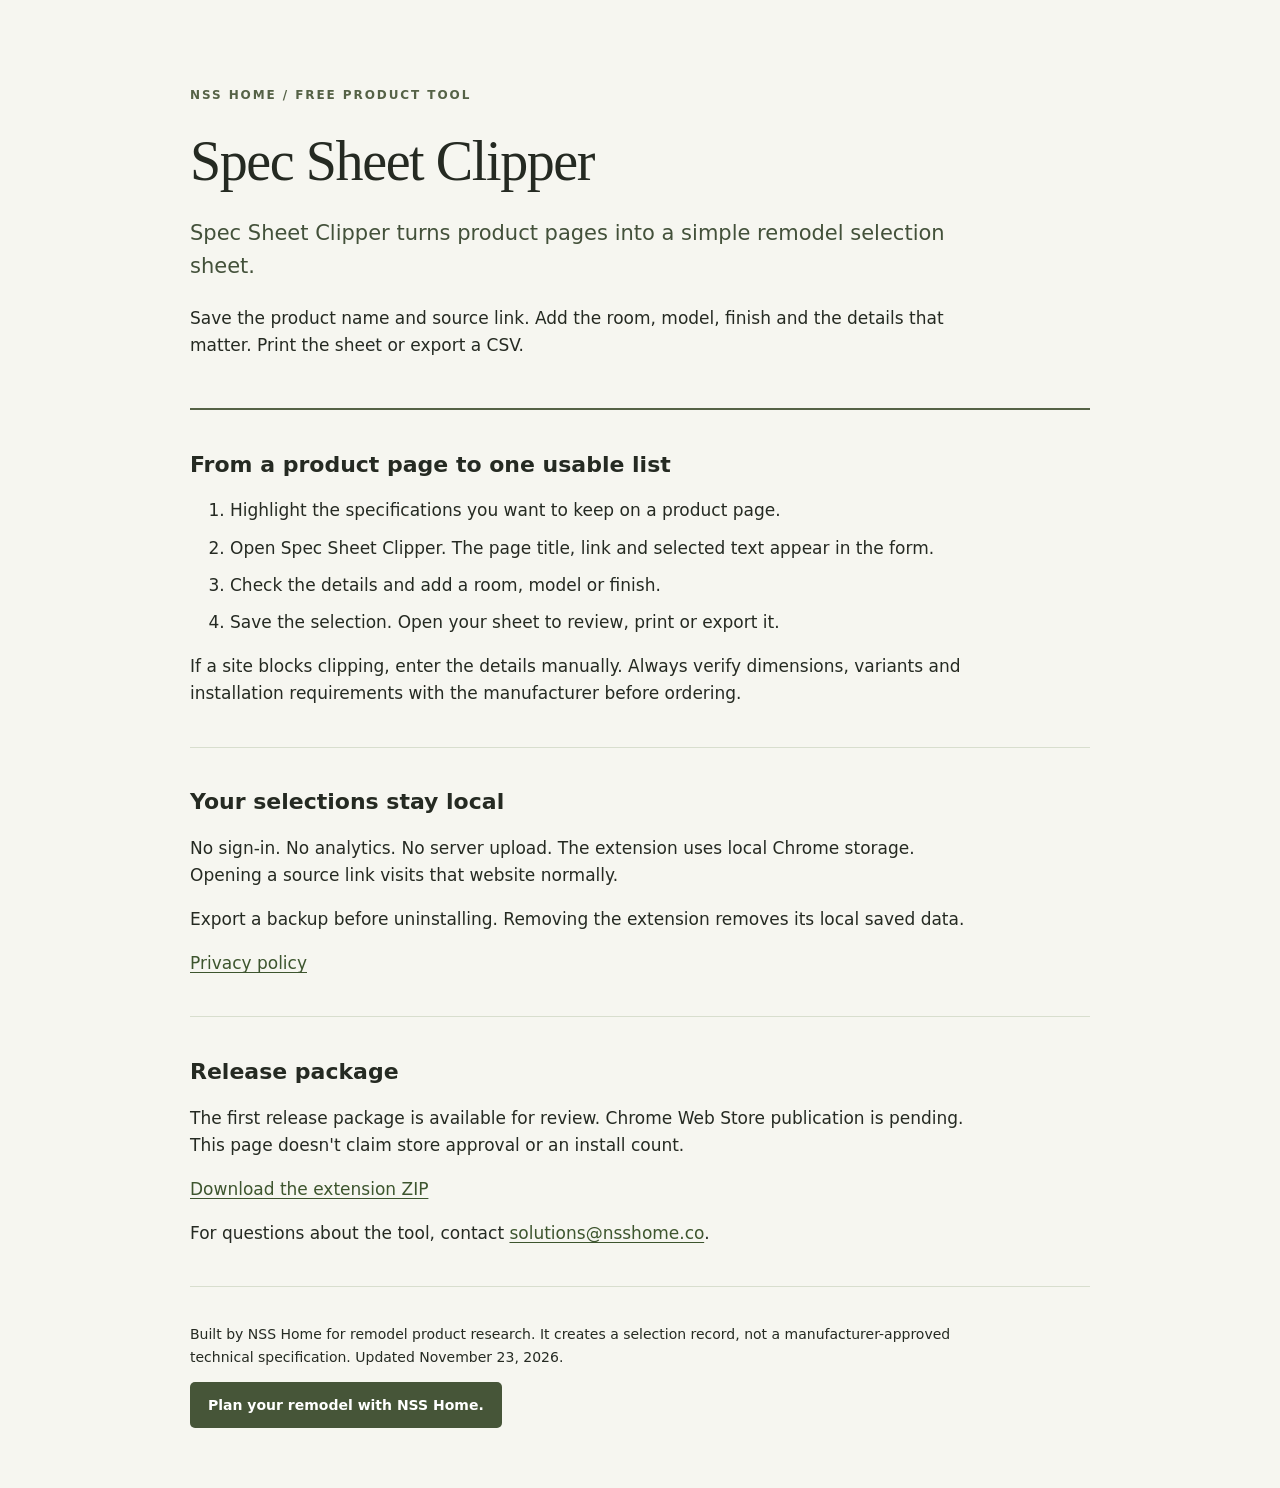
==== spec-sheet-clipper/index.html @ 5cb838ed "Publish NSS remodel checklist and Spec Sheet Clipper resources" ====
<!doctype html><html lang="en"><head><meta charset="utf-8"><meta name="viewport" content="width=device-width,initial-scale=1"><title>Spec Sheet Clipper by NSS Home | Remodel Product Selections</title><meta name="description" content="Spec Sheet Clipper saves product links, selected text, room names, models and finish notes locally. Print your remodel spec sheet or export CSV. By NSS Home."><meta name="robots" content="index,follow"><link rel="canonical" href="https://noblesolidsurface-lang.github.io/nss-remodel-planning/spec-sheet-clipper/"><link rel="stylesheet" href="../style.css"></head><body><main><header><span class="brand">NSS HOME / FREE PRODUCT TOOL</span><h1>Spec Sheet Clipper</h1><p class="lead">Spec Sheet Clipper turns product pages into a simple remodel selection sheet.</p><p>Save the product name and source link. Add the room, model, finish and the details that matter. Print the sheet or export a CSV.</p></header><section><h2>From a product page to one usable list</h2><ol><li>Highlight the specifications you want to keep on a product page.</li><li>Open Spec Sheet Clipper. The page title, link and selected text appear in the form.</li><li>Check the details and add a room, model or finish.</li><li>Save the selection. Open your sheet to review, print or export it.</li></ol><p>If a site blocks clipping, enter the details manually. Always verify dimensions, variants and installation requirements with the manufacturer before ordering.</p></section><section><h2>Your selections stay local</h2><p>No sign-in. No analytics. No server upload. The extension uses local Chrome storage. Opening a source link visits that website normally.</p><p>Export a backup before uninstalling. Removing the extension removes its local saved data.</p><p><a href="privacy.html">Privacy policy</a></p></section><section><h2>Release package</h2><p>The first release package is available for review. Chrome Web Store publication is pending. This page doesn't claim store approval or an install count.</p><p><a href="spec-sheet-clipper-1.0.0.zip" download>Download the extension ZIP</a></p><p>For questions about the tool, contact <a href="mailto:solutions@nsshome.co">solutions@nsshome.co</a>.</p></section><footer><p>Built by NSS Home for remodel product research. It creates a selection record, not a manufacturer-approved technical specification. Updated November 23, 2026.</p><a class="button" href="https://nsshome.co/kitchen-remodel">Plan your remodel with NSS Home.</a></footer></main></body></html>
---- style.css ----
:root{font:17px/1.6 system-ui,sans-serif;color:#252a22;background:#f6f6f0}*{box-sizing:border-box}body{margin:0}main{width:min(100% - 40px,900px);margin:60px auto}header{padding:20px 0 32px;border-bottom:2px solid #556246}.brand{font-size:12px;letter-spacing:.16em;font-weight:750;color:#556246}h1{font:clamp(34px,5vw,56px)/1.1 Georgia,serif;max-width:800px;letter-spacing:-.025em;margin:24px 0}h2{font-size:22px;line-height:1.3}h3{font-size:18px}.lead{font-size:21px;color:#43513a}section{padding:22px 0;border-bottom:1px solid #d8dece}p{max-width:780px}label{display:block;margin:12px 0}input[type=checkbox]{width:18px;height:18px;margin-right:10px;accent-color:#465c36}textarea{font:inherit;display:block;width:100%;min-height:120px;padding:12px;border:1px solid #c4cdb9;border-radius:6px;resize:vertical;background:#fff;color:inherit;margin-top:8px}.rooms{display:grid;grid-template-columns:1fr 1fr;gap:0 24px}.actions{display:flex;flex-wrap:wrap;gap:12px;margin:24px 0}button,.button{font:inherit;font-weight:650;padding:12px 18px;background:#465538;color:#fff;border:0;border-radius:5px;cursor:pointer;display:inline-block;text-decoration:none}button.secondary{background:#e5eadc;color:#273220}a{color:#3d552e;text-underline-offset:3px}button:focus-visible,a:focus-visible{outline:3px solid #c18d30;outline-offset:4px}footer{margin-top:36px;font-size:14px}li{margin:10px 0}.callout{background:#e8eddf;padding:20px;border-radius:8px}code{font-size:.9em}#status{font-size:14px}@media(max-width:620px){main{margin-top:24px}.rooms{grid-template-columns:1fr}}@media print{body{background:#fff}main{width:100%;margin:0;font-size:11pt}h1{font-size:26pt}.actions,#status{display:none}section{break-inside:avoid}textarea{border:1px solid #aaa;min-height:60px}footer .button{background:transparent;color:black;padding:0}}
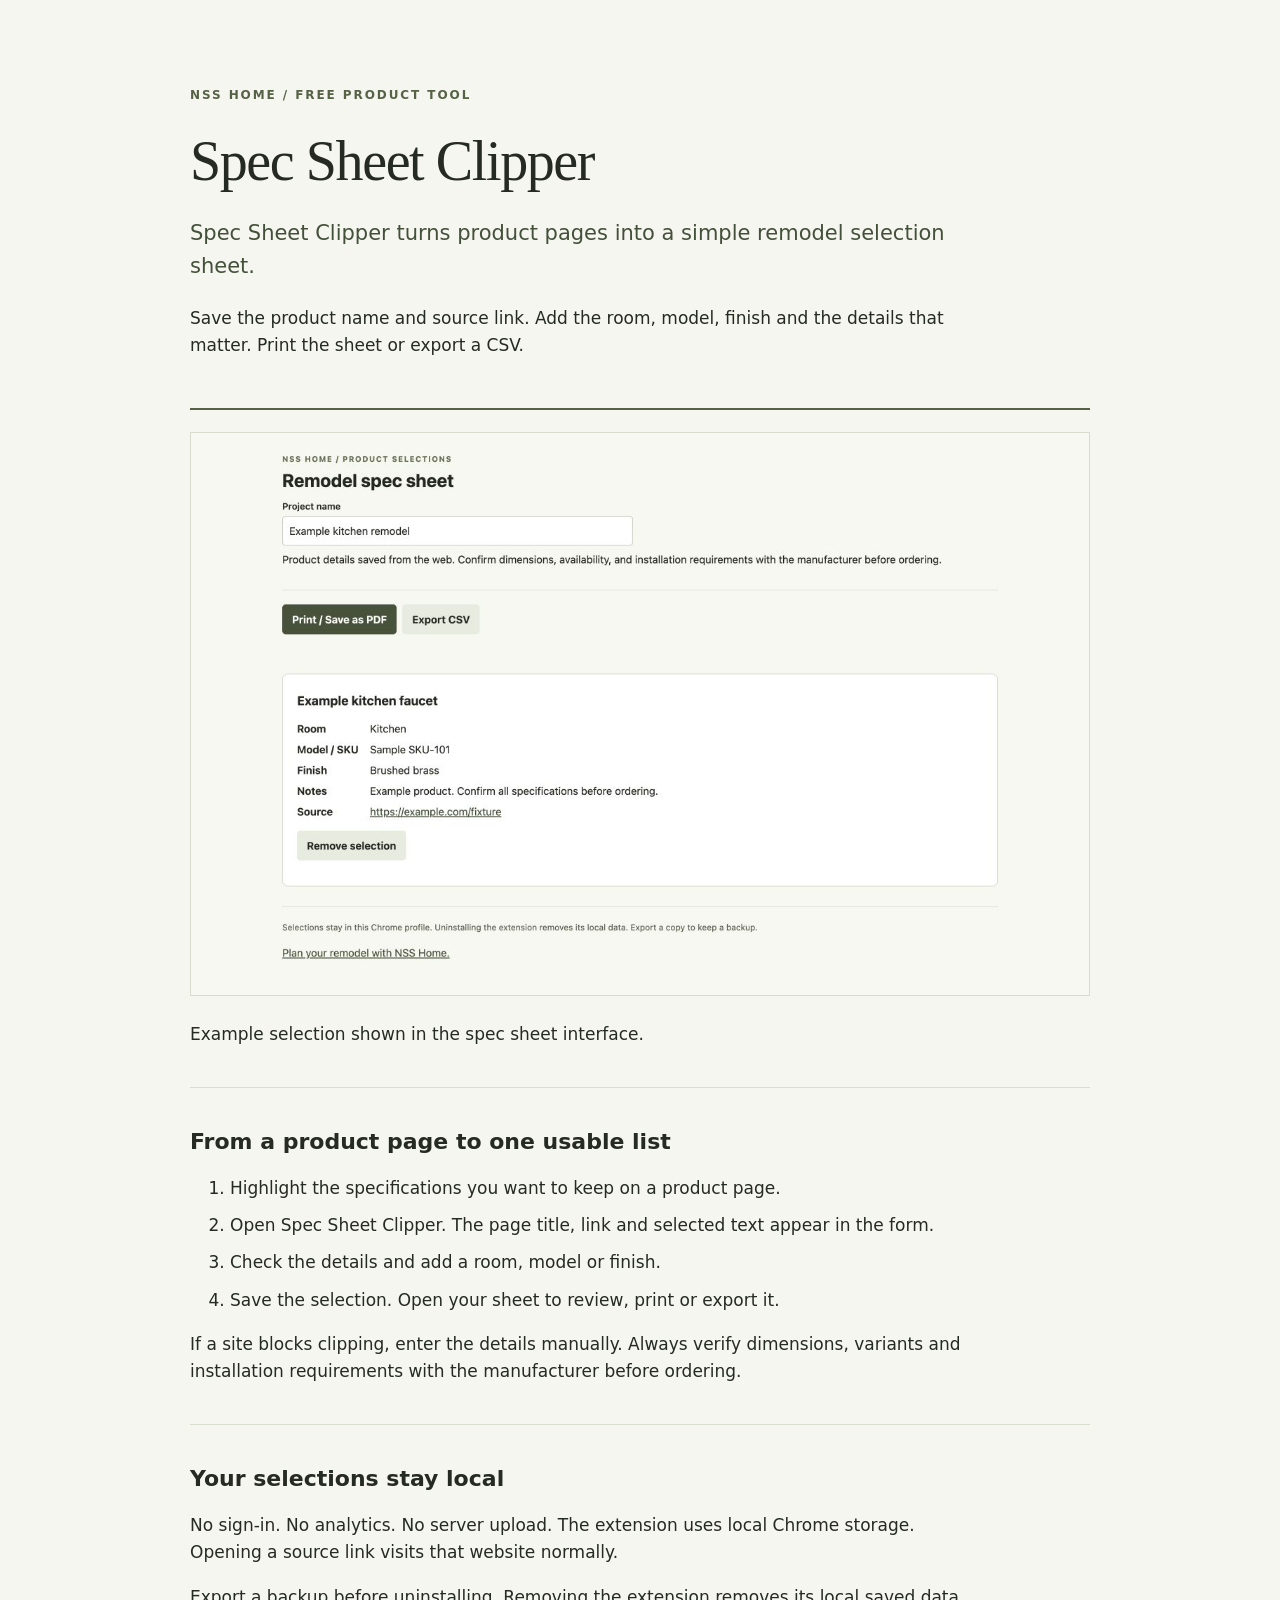
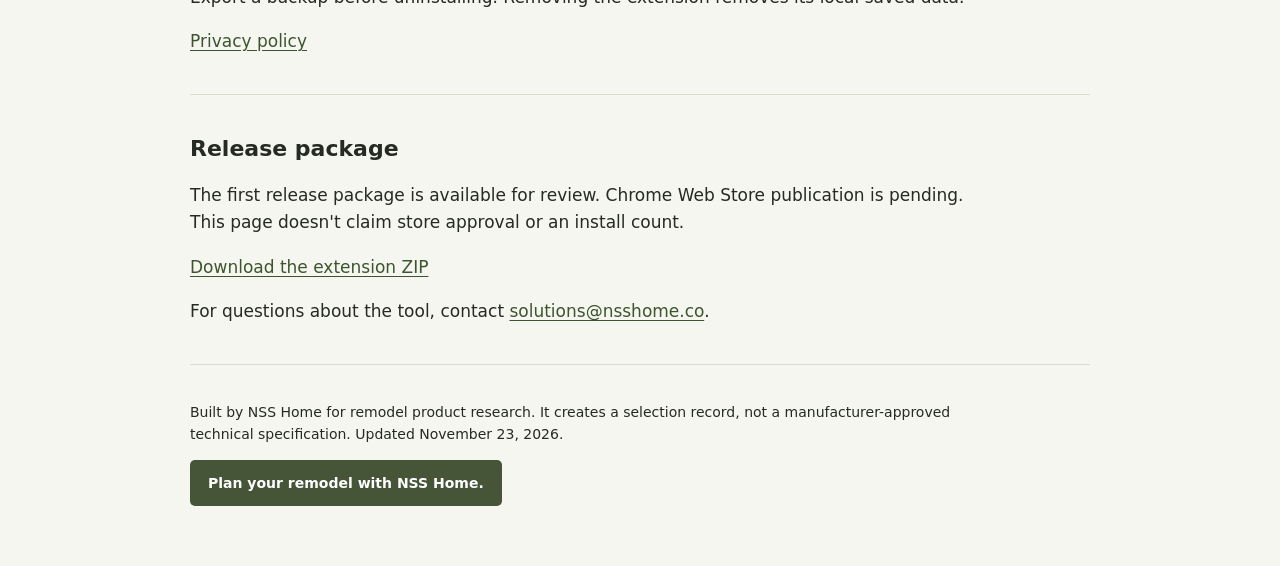
==== commit b9ddbd65: "Add extension preview and store-ready icon spacing" ====
--- a/spec-sheet-clipper/index.html
+++ b/spec-sheet-clipper/index.html
@@ -1 +1 @@
-<!doctype html><html lang="en"><head><meta charset="utf-8"><meta name="viewport" content="width=device-width,initial-scale=1"><title>Spec Sheet Clipper by NSS Home | Remodel Product Selections</title><meta name="description" content="Spec Sheet Clipper saves product links, selected text, room names, models and finish notes locally. Print your remodel spec sheet or export CSV. By NSS Home."><meta name="robots" content="index,follow"><link rel="canonical" href="https://noblesolidsurface-lang.github.io/nss-remodel-planning/spec-sheet-clipper/"><link rel="stylesheet" href="../style.css"></head><body><main><header><span class="brand">NSS HOME / FREE PRODUCT TOOL</span><h1>Spec Sheet Clipper</h1><p class="lead">Spec Sheet Clipper turns product pages into a simple remodel selection sheet.</p><p>Save the product name and source link. Add the room, model, finish and the details that matter. Print the sheet or export a CSV.</p></header><section><h2>From a product page to one usable list</h2><ol><li>Highlight the specifications you want to keep on a product page.</li><li>Open Spec Sheet Clipper. The page title, link and selected text appear in the form.</li><li>Check the details and add a room, model or finish.</li><li>Save the selection. Open your sheet to review, print or export it.</li></ol><p>If a site blocks clipping, enter the details manually. Always verify dimensions, variants and installation requirements with the manufacturer before ordering.</p></section><section><h2>Your selections stay local</h2><p>No sign-in. No analytics. No server upload. The extension uses local Chrome storage. Opening a source link visits that website normally.</p><p>Export a backup before uninstalling. Removing the extension removes its local saved data.</p><p><a href="privacy.html">Privacy policy</a></p></section><section><h2>Release package</h2><p>The first release package is available for review. Chrome Web Store publication is pending. This page doesn't claim store approval or an install count.</p><p><a href="spec-sheet-clipper-1.0.0.zip" download>Download the extension ZIP</a></p><p>For questions about the tool, contact <a href="mailto:solutions@nsshome.co">solutions@nsshome.co</a>.</p></section><footer><p>Built by NSS Home for remodel product research. It creates a selection record, not a manufacturer-approved technical specification. Updated November 23, 2026.</p><a class="button" href="https://nsshome.co/kitchen-remodel">Plan your remodel with NSS Home.</a></footer></main></body></html>
+<!doctype html><html lang="en"><head><meta charset="utf-8"><meta name="viewport" content="width=device-width,initial-scale=1"><title>Spec Sheet Clipper by NSS Home | Remodel Product Selections</title><meta name="description" content="Spec Sheet Clipper saves product links, selected text, room names, models and finish notes locally. Print your remodel spec sheet or export CSV. By NSS Home."><meta name="robots" content="index,follow"><link rel="canonical" href="https://noblesolidsurface-lang.github.io/nss-remodel-planning/spec-sheet-clipper/"><link rel="stylesheet" href="../style.css"></head><body><main><header><span class="brand">NSS HOME / FREE PRODUCT TOOL</span><h1>Spec Sheet Clipper</h1><p class="lead">Spec Sheet Clipper turns product pages into a simple remodel selection sheet.</p><p>Save the product name and source link. Add the room, model, finish and the details that matter. Print the sheet or export a CSV.</p></header><section><img src="screenshot.jpg" alt="Spec Sheet Clipper showing an example kitchen product, source link, room, finish, and export controls" width="1280" height="800" style="width:100%;height:auto;border:1px solid #d8dccf"><p>Example selection shown in the spec sheet interface.</p></section><section><h2>From a product page to one usable list</h2><ol><li>Highlight the specifications you want to keep on a product page.</li><li>Open Spec Sheet Clipper. The page title, link and selected text appear in the form.</li><li>Check the details and add a room, model or finish.</li><li>Save the selection. Open your sheet to review, print or export it.</li></ol><p>If a site blocks clipping, enter the details manually. Always verify dimensions, variants and installation requirements with the manufacturer before ordering.</p></section><section><h2>Your selections stay local</h2><p>No sign-in. No analytics. No server upload. The extension uses local Chrome storage. Opening a source link visits that website normally.</p><p>Export a backup before uninstalling. Removing the extension removes its local saved data.</p><p><a href="privacy.html">Privacy policy</a></p></section><section><h2>Release package</h2><p>The first release package is available for review. Chrome Web Store publication is pending. This page doesn't claim store approval or an install count.</p><p><a href="spec-sheet-clipper-1.0.0.zip" download>Download the extension ZIP</a></p><p>For questions about the tool, contact <a href="mailto:solutions@nsshome.co">solutions@nsshome.co</a>.</p></section><footer><p>Built by NSS Home for remodel product research. It creates a selection record, not a manufacturer-approved technical specification. Updated November 23, 2026.</p><a class="button" href="https://nsshome.co/kitchen-remodel">Plan your remodel with NSS Home.</a></footer></main></body></html>
